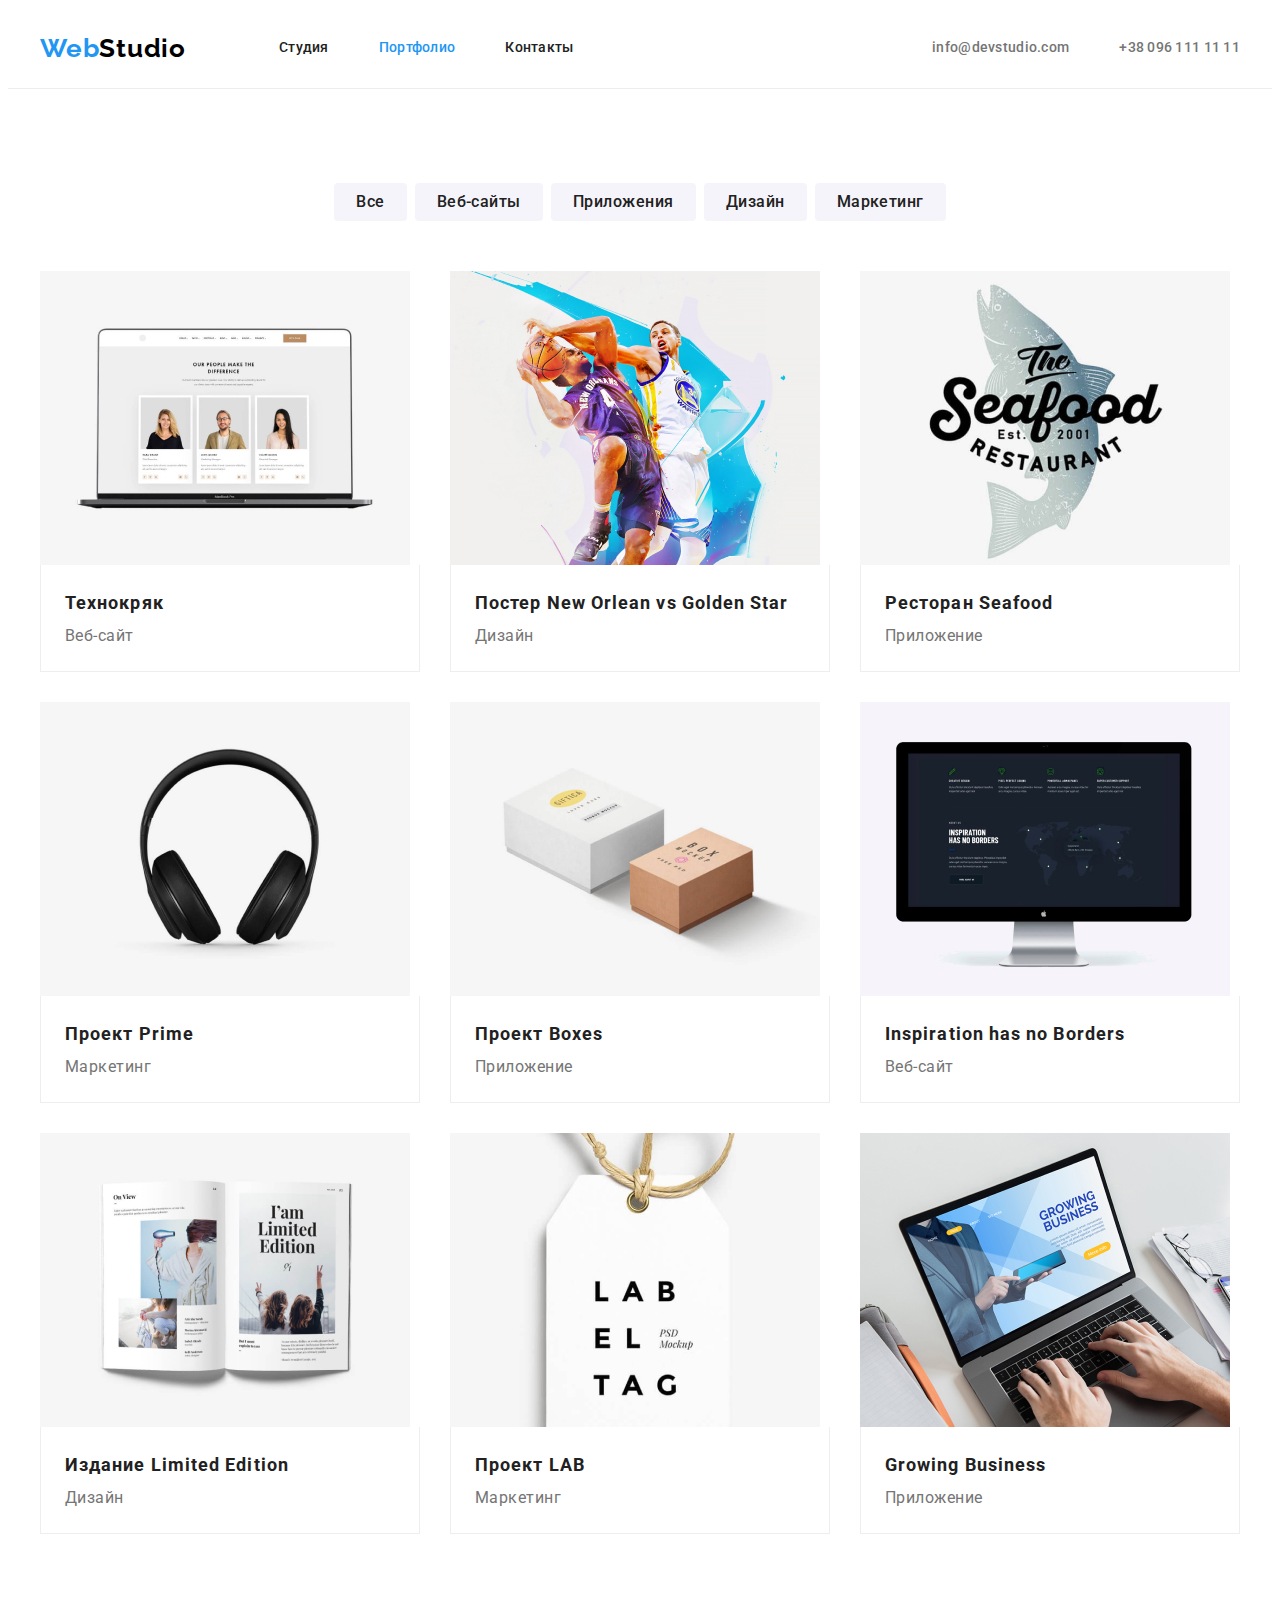
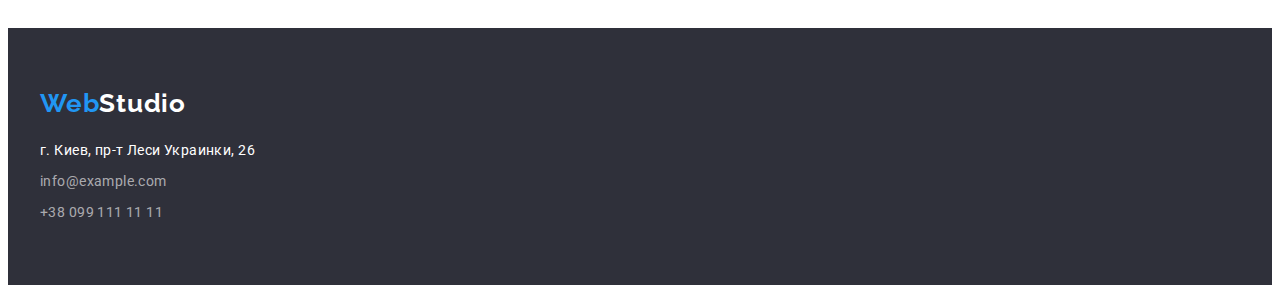
==== portfolio.html @ 776e7631 "Initial commit" ====
<!DOCTYPE html>
<html lang="ru">
  <head>
    <meta charset="UTF-8" />
    <meta http-equiv="X-UA-Compatible" content="IE=edge" />
    <meta name="viewport" content="width=device-width, initial-scale=1.0" />
    <link rel="preconnect" href="https://fonts.googleapis.com" />
    <link rel="preconnect" href="https://fonts.gstatic.com" crossorigin />
    <link
      href="https://fonts.googleapis.com/css2?family=Raleway:wght@700&family=Roboto:wght@400;500;700;900&display=swap"
      rel="stylesheet"
    />
    <link
      rel="stylesheet"
      href="https://cdnjs.cloudflare.com/ajax/libs/modern-normalize/1.1.0/modern-normalize.min.css"
      integrity="sha512-wpPYUAdjBVSE4KJnH1VR1HeZfpl1ub8YT/NKx4PuQ5NmX2tKuGu6U/JRp5y+Y8XG2tV+wKQpNHVUX03MfMFn9Q=="
      crossorigin="anonymous"
      referrerpolicy="no-referrer"
    />
    <link rel="stylesheet" href="./css/styles.css" />

    <title>Портфолио</title>
  </head>
  <body>
    <!--header-->
    <header class="header">
      <div class="conteiner header-conteiner">
        <nav class="nav">
          <a class="logo link" href="./index.html"><span class="logo-item">Web</span>Studio</a>
          <ul class="list menu-nav">
            <li class="item">
              <a class="nav-link link" href="./index.html">Студия</a>
            </li>
            <li class="item">
              <a class="nav-link link current" href="./portfolio.html">Портфолио</a>
            </li>
            <li class="item"><a class="nav-link link" href="./index.html">Контакты</a></li>
          </ul>
        </nav>
        <ul class="list list-contacts">
          <li class="item">
            <a class="link contact" href="mail:info@devstudio.com">info@devstudio.com</a>
          </li>
          <li class="item">
            <a class="link contact" href="tel:+380961111111">+38 096 111 11 11</a>
          </li>
        </ul>
      </div>
    </header>

    <!-- Приклади робот -->
    <main>
      <section class="filter section">
        <div class="conteiner">
          <h1 class="visualli-hedden">наши работы</h1>
          <ul class="filter-list list">
            <li class="filter-item"><button class="button" type="button">Все</button></li>
            <li class="filter-item"><button class="button" type="button">Веб-сайты</button></li>
            <li class="filter-item"><button class="button" type="button">Приложения</button></li>
            <li class="filter-item"><button class="button" type="button">Дизайн</button></li>
            <li class="filter-item"><button class="button" type="button">Маркетинг</button></li>
          </ul>

          <ul class="project-list list">
            <li class="project-item">
              <a class="project-link" href="./portfolio.html"
                ><img
                  src="./images/portfolio-1.jpg"
                  alt="Веб-сайт Технокряк"
                  width="370"
                  height="294"
                />
                <div class="txt-conteiner">
                  <h2 class="title">Технокряк</h2>
                  <p class="text">Веб-сайт</p>
                </div>
              </a>
            </li>
            <li class="project-item">
              <a class="project-link" href="./portfolio.html"
                ><img
                  src="./images/portfolio-2.jpg"
                  alt="Дизайн Постер New Orlean vs Golden Star"
                  width="370"
                  height="294"
                />
                <div class="txt-conteiner">
                  <h2 class="title">Постер New Orlean vs Golden Star</h2>
                  <p class="text">Дизайн</p>
                </div>
              </a>
            </li>
            <li class="project-item">
              <a class="project-link" href="./portfolio.html"
                ><img
                  src="./images/portfolio-3.jpg"
                  alt="Приложение Ресторан Seafood"
                  width="370"
                  height="294"
                />
                <div class="txt-conteiner">
                  <h2 class="title">Ресторан Seafood</h2>
                  <p class="text">Приложение</p>
                </div>
              </a>
            </li>

            <li class="project-item">
              <a class="project-link" href="./portfolio.html"
                ><img
                  src="./images/portfolio-4.jpg"
                  alt="Маркетинг Проект Prime"
                  width="370"
                  height="294"
                />
                <div class="txt-conteiner">
                  <h2 class="title">Проект Prime</h2>
                  <p class="text">Маркетинг</p>
                </div>
              </a>
            </li>
            <li class="project-item">
              <a class="project-link" href="./portfolio.html"
                ><img
                  src="./images/portfolio-5.jpg"
                  alt="Приложение Проект Boxes"
                  width="370"
                  height="294"
                />
                <div class="txt-conteiner">
                  <h2 class="title">Проект Boxes</h2>
                  <p class="text">Приложение</p>
                </div>
              </a>
            </li>
            <li class="project-item">
              <a class="project-link" href="./portfolio.html"
                ><img
                  src="./images/portfolio-6.jpg"
                  alt="Веб-сайт Inspiration has no Border"
                  width="370"
                  height="294"
                />
                <div class="txt-conteiner">
                  <h2 class="title">Inspiration has no Borders</h2>
                  <p class="text">Веб-сайт</p>
                </div>
              </a>
            </li>
            <li class="project-item">
              <a class="project-link" href="./portfolio.html"
                ><img
                  src="./images/portfolio-7.jpg"
                  alt="Дизайн Издание Limited Edition"
                  width="370"
                  height="294"
                />
                <div class="txt-conteiner">
                  <h2 class="title">Издание Limited Edition</h2>
                  <p class="text">Дизайн</p>
                </div>
              </a>
            </li>
            <li class="project-item">
              <a class="project-link" href="./portfolio.html"
                ><img
                  src="./images/portfolio-8.jpg"
                  alt="Маркетинг Проект LAB"
                  width="370"
                  height="294"
                />
                <div class="txt-conteiner">
                  <h2 class="title">Проект LAB</h2>
                  <p class="text">Маркетинг</p>
                </div>
              </a>
            </li>
            <li class="project-item">
              <a class="project-link" href="./portfolio.html"
                ><img
                  src="./images/portfolio-9.jpg"
                  alt="Приложение Growing Business"
                  width="370"
                  height="294"
                />
                <div class="txt-conteiner">
                  <h2 class="title">Growing Business</h2>
                  <p class="text">Приложение</p>
                </div>
              </a>
            </li>
          </ul>
        </div>
      </section>
    </main>

    <!--footer-->
    <footer class="footer">
      <div class="conteiner">
        <a class="logo-footer link" href="./index.html"><span class="logo-item">Web</span>Studio</a>

        <address>
          <ul class="list contact">
            <li class="contact-item">
              <a
                class="address-studio link"
                href="https://goo.gl/maps/S373YZFrBdUXJ2mw8"
                rel="noopener nofollow noreferrer"
                target="_blank"
              >
                г. Киев, пр-т Леси Украинки, 26
              </a>
            </li>
            <li class="contact-item">
              <a class="address-contact link" href="mail:info@example.com">info@example.com</a>
            </li>
            <li class="contact-item">
              <a class="address-contact link" href="tel:+380991111111">+38 099 111 11 11</a>
            </li>
          </ul>
        </address>
      </div>
    </footer>
  </body>
</html>
---- css/styles.css ----
:root {
  /* fonts */
  --mein-txt: 'Roboto';
  --secondors-txt: 'Raleway';

  /* text color */
  --mein-text-color: #757575;
  --text-color: #212121;
  --footer-secondori-color: rgba(255, 255, 255, 0.6);
  --logo-txt-color: #000000;
  --white-txt-color: #ffffff;

  /* bg color */
  --hero-bg-color: #2f303a;
  --bg-team: #f5f4fa;
  --white-bg-color: #ffffff;

  /* others */
  --accent-color: #2196f3;
  --button-accent: #188ce8;
  --border-hero-cl: #ececec;
  --border-project-cl: #eeeeee;
}

body {
  color: var(--mein-text-color);
  background-color: var(--white-bg-color);
  font-family: var(--mein-txt), sans-serif;
  font-size: 14px;
}

p,
h1,
h2,
h3,
h4 {
  margin: 0;
}

img {
  display: block;
  max-width: 100%;
  height: auto;
}

address {
  font-style: normal;
}

.section {
  padding-top: 94px;
  padding-bottom: 94px;
}

.conteiner {
  width: 1200px;
  padding-left: 15px;
  padding-right: 15px;
  margin-right: auto;
  margin-left: auto;

  /* outline: 1px solid tomato; */
}

.link {
  text-decoration: none;
}

.list {
  margin: 0;
  padding: 0;
  list-style: none;
}

.visualli-hedden {
  position: absolute;
  width: 1px;
  height: 1px;
  margin: -1px;
  border: 0;
  padding: 0;

  white-space: nowrap;
  clip-path: inset(100%);
  clip: rect(0 0 0 0);
  overflow: hidden;
  pointer-events: none;
  position: absolute;
}
/* index.html */

/* header */

.header {
  border-bottom: 1px solid var(--border-hero-cl);
}

.nav .logo,
.logo-footer {
  color: var(--logo-txt-color);
  font-family: 'Raleway', sans-serif;
  font-weight: 700;
  font-size: 26px;
  line-height: 1.19;
  letter-spacing: 0.03em;
}

.logo.link {
  margin-right: 93px;
}

.logo-item {
  color: var(--accent-color);
}

/* header nav */

.menu-nav,
.list-contacts,
.header-conteiner,
.nav,
.logo.link {
  display: flex;
  align-self: center;
}

.menu-nav > .item:not(:last-child),
.list-contacts > .item:not(:last-child) {
  margin-right: 50px;
}

.nav-link {
  display: inline-block;
  padding-top: 32px;
  padding-bottom: 32px;

  color: var(--text-color);
  font-weight: 500;
  line-height: 1.14;
  letter-spacing: 0.02em;
}

/* header contact */

.list-contacts {
  margin-left: auto;
}

.link.contact {
  display: inline-block;
  padding-top: 32px;
  padding-bottom: 32px;

  color: var(--mein-text-color);
  font-weight: 500;
  line-height: 1.14;
  letter-spacing: 0.02em;
}

.list .link.current,
.list .link:hover,
.list .link:focus {
  color: var(--accent-color);
}

/* hero */

.hero {
  padding: 200px 0;
  background: var(--hero-bg-color);
}
.hero-title {
  display: block;
  width: 696px;
  margin-right: auto;
  margin-left: auto;
  margin-bottom: 30px;

  color: var(--white-txt-color);
  font-weight: 900;
  font-size: 44px;
  line-height: 1.36;
  text-align: center;
  letter-spacing: 0.06em;
  text-transform: uppercase;
}

.hero-button {
  display: block;
  min-width: 200px;
  min-height: 50px;
  margin-right: auto;
  margin-left: auto;
  border: 0;
  padding: 10px 32px;

  color: var(--white-txt-color);
  background-color: var(--accent-color);
  font-family: inherit;
  cursor: pointer;
  font-weight: 700;
  font-size: 16px;
  line-height: 1.88;
  letter-spacing: 0.06em;
  border-radius: 4px;
}

.hero-button:hover,
.hero-button:focus {
  background-color: var(--button-accent);
}

/* main */

.services .title {
  color: var(--text-color);
}

/* services */

.services-flex .services-list {
  display: flex;
  flex-wrap: wrap;
}

.services-item {
  width: 270px;
  margin-right: 30px;
  flex-basis: calc((100% - 90px) / 4);
}

.services-item:nth-child(4n) {
  margin-right: 0;
}

.services .title {
  margin-bottom: 10px;
  font-size: 14px;
  font-weight: 700;
  line-height: 1.14;
  letter-spacing: 0.03em;
  text-transform: uppercase;
}

.services .text {
  line-height: 1.71;
  letter-spacing: 0.03em;
}

/* work */

.work {
  padding-top: 0;
}

.work-title {
  margin-bottom: 50px;

  color: var(--text-color);
  font-weight: 700;
  font-size: 36px;
  line-height: 1.16;
  text-align: center;
}

.work-list {
  display: flex;
  flex-wrap: wrap;
}

.work-item {
  margin-right: 30px;
}

.work-item:nth-child(3n) {
  margin-right: 0;
}

/* team */

.team {
  background-color: var(--bg-team);
}

.team-title {
  margin-bottom: 50px;

  color: var(--text-color);
  font-weight: 700;
  font-size: 36px;
  line-height: 1.16;
  letter-spacing: 0.03em;
  text-align: center;
}

.team-list {
  display: flex;
  flex-wrap: wrap;
}

.time-item {
  flex-basis: calc((100% - 30 * 3) / 4);
  margin-right: 30px;

  background-color: #fff;
  box-shadow: 0px 1px 3px rgba(0, 0, 0, 0.12), 0px 1px 1px rgba(0, 0, 0, 0.14),
    0px 2px 1px rgba(0, 0, 0, 0.2);
  border-radius: 0px 0px 4px 4px;
}

.time-item:nth-child(4n) {
  margin-right: 0;
}

.team-conteiner {
  padding-top: 30px;
  padding-bottom: 30px;
}

.team-list .title {
  margin-bottom: 10px;

  text-align: center;
  color: var(--text-color);
  font-weight: 500;
  font-size: 16px;
  letter-spacing: 0.03em;
  line-height: 1.18;
}

.team .text {
  text-align: center;
  font-size: 16px;
  line-height: 1.18;
  letter-spacing: 0.03em;
}
/* footer */

.footer {
  padding-top: 60px;
  padding-bottom: 60px;

  background-color: var(--hero-bg-color);
}

.logo-footer {
  display: inline-block;
  margin-bottom: 20px;
  color: var(--white-txt-color);
}

.contact-item {
  margin-bottom: 7px;
}

.contact-item:last-child {
  margin-bottom: 0;
}

.contact .address-studio {
  color: var(--white-txt-color);
  line-height: 1.71;
  letter-spacing: 0.03em;
}

.contact .address-contact {
  color: var(--footer-secondori-color);
  line-height: 1.71;
  letter-spacing: 0.03em;
}

/* portfolio.html */

.filter-list {
  display: flex;
  justify-content: center;
  margin-bottom: 50px;
}

.filter-item:not(:last-child) {
  margin-right: 8px;
}

.filter .button {
  padding: 6px 22px;
  border: 0;

  color: var(--text-color);
  background: var(--bg-team);

  font-family: inherit;
  cursor: pointer;
  font-weight: 500;
  font-size: 16px;
  line-height: 1.62;
  letter-spacing: 0.03em;
  text-align: center;
  border-radius: 4px;
}
.filter .button:focus,
.filter .button:hover {
  background-color: var(--accent-color);
  color: var(--white-txt-color);

  box-shadow: 0px 3px 1px rgba(0, 0, 0, 0.1), 0px 1px 2px rgba(0, 0, 0, 0.08),
    0px 2px 2px rgba(0, 0, 0, 0.12);
}

.project-list {
  display: flex;
  flex-wrap: wrap;
}

.project-item {
  margin-right: 30px;
  margin-bottom: 30px;
  flex-basis: calc((100% - 30px * 2) / 3);
}

.project-item:nth-child(3n) {
  margin-right: 0;
}

.project-item:nth-last-child(-n + 3) {
  margin-bottom: 0;
}

.project-link {
  text-decoration: none;
}

.txt-conteiner {
  padding: 20px 24px;
  border-right: 1px solid var(--border-project-cl);
  border-bottom: 1px solid var(--border-project-cl);
  border-left: 1px solid var(--border-project-cl);
}

.project-list .title {
  color: var(--text-color);
  font-weight: 700;
  font-size: 18px;
  line-height: 2;
  letter-spacing: 0.06em;
}

.project-list .text {
  color: var(--mein-text-color);
  font-size: 16px;
  line-height: 1.88;
  letter-spacing: 0.03em;
}
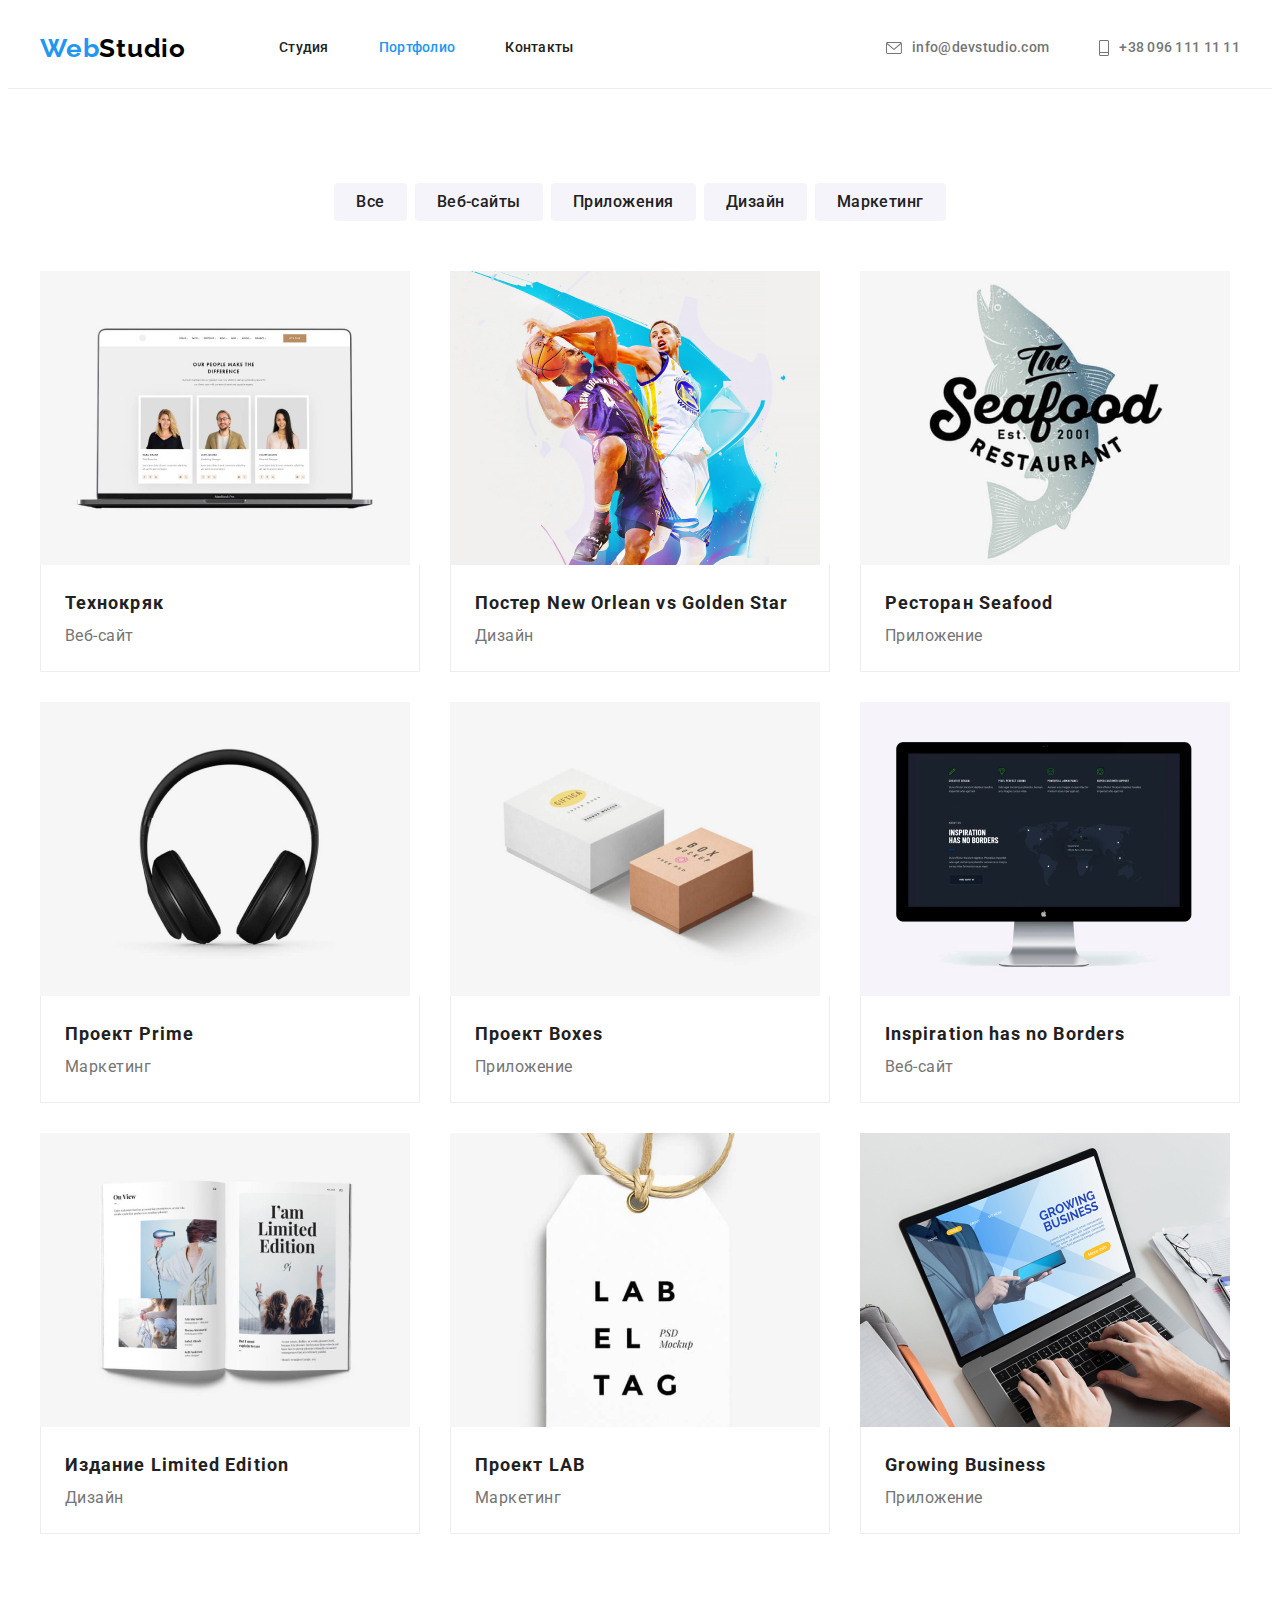
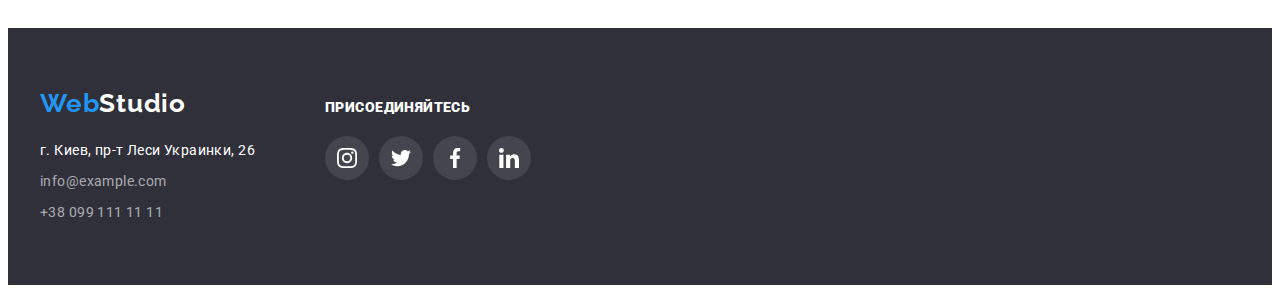
==== commit 0772cf7a: "add portfolio svg" ====
--- a/portfolio.html
+++ b/portfolio.html
@@ -21,6 +21,7 @@
 
     <title>Портфолио</title>
   </head>
+
   <body>
     <!--header-->
     <header class="header">
@@ -28,21 +29,29 @@
         <nav class="nav">
           <a class="logo link" href="./index.html"><span class="logo-item">Web</span>Studio</a>
           <ul class="list menu-nav">
-            <li class="item">
-              <a class="nav-link link" href="./index.html">Студия</a>
-            </li>
+            <li class="item"><a class="nav-link link" href="./index.html">Студия</a></li>
             <li class="item">
               <a class="nav-link link current" href="./portfolio.html">Портфолио</a>
             </li>
-            <li class="item"><a class="nav-link link" href="./index.html">Контакты</a></li>
+            <li class="item"><a class="nav-link link" href="./portfolio.html">Контакты</a></li>
           </ul>
         </nav>
         <ul class="list list-contacts">
-          <li class="item">
-            <a class="link contact" href="mail:info@devstudio.com">info@devstudio.com</a>
+          <li class="item header-contact-item">
+            <a class="link link-contact" href="mail:info@devstudio.com">
+              <svg class="icon-envelope" width="16px" height="12px">
+                <use href="./images/symbol-defs.svg#icon-envelope"></use>
+              </svg>
+              info@devstudio.com
+            </a>
           </li>
-          <li class="item">
-            <a class="link contact" href="tel:+380961111111">+38 096 111 11 11</a>
+          <li class="item header-contact-item">
+            <a class="link link-contact" href="tel:+380961111111">
+              <svg class="icon-vector" width="10px" height="16px">
+                <use href="./images/symbol-defs.svg#icon-vector"></use>
+              </svg>
+              +38 096 111 11 11
+            </a>
           </li>
         </ul>
       </div>
@@ -63,8 +72,8 @@
 
           <ul class="project-list list">
             <li class="project-item">
-              <a class="project-link" href="./portfolio.html"
-                ><img
+              <a class="project-link" href="./portfolio.html">
+                <img
                   src="./images/portfolio-1.jpg"
                   alt="Веб-сайт Технокряк"
                   width="370"
@@ -77,8 +86,8 @@
               </a>
             </li>
             <li class="project-item">
-              <a class="project-link" href="./portfolio.html"
-                ><img
+              <a class="project-link" href="./portfolio.html">
+                <img
                   src="./images/portfolio-2.jpg"
                   alt="Дизайн Постер New Orlean vs Golden Star"
                   width="370"
@@ -91,8 +100,8 @@
               </a>
             </li>
             <li class="project-item">
-              <a class="project-link" href="./portfolio.html"
-                ><img
+              <a class="project-link" href="./portfolio.html">
+                <img
                   src="./images/portfolio-3.jpg"
                   alt="Приложение Ресторан Seafood"
                   width="370"
@@ -106,8 +115,8 @@
             </li>
 
             <li class="project-item">
-              <a class="project-link" href="./portfolio.html"
-                ><img
+              <a class="project-link" href="./portfolio.html">
+                <img
                   src="./images/portfolio-4.jpg"
                   alt="Маркетинг Проект Prime"
                   width="370"
@@ -120,8 +129,8 @@
               </a>
             </li>
             <li class="project-item">
-              <a class="project-link" href="./portfolio.html"
-                ><img
+              <a class="project-link" href="./portfolio.html">
+                <img
                   src="./images/portfolio-5.jpg"
                   alt="Приложение Проект Boxes"
                   width="370"
@@ -134,8 +143,8 @@
               </a>
             </li>
             <li class="project-item">
-              <a class="project-link" href="./portfolio.html"
-                ><img
+              <a class="project-link" href="./portfolio.html">
+                <img
                   src="./images/portfolio-6.jpg"
                   alt="Веб-сайт Inspiration has no Border"
                   width="370"
@@ -196,29 +205,67 @@
 
     <!--footer-->
     <footer class="footer">
-      <div class="conteiner">
-        <a class="logo-footer link" href="./index.html"><span class="logo-item">Web</span>Studio</a>
-
-        <address>
-          <ul class="list contact">
-            <li class="contact-item">
-              <a
-                class="address-studio link"
-                href="https://goo.gl/maps/S373YZFrBdUXJ2mw8"
-                rel="noopener nofollow noreferrer"
-                target="_blank"
-              >
-                г. Киев, пр-т Леси Украинки, 26
-              </a>
-            </li>
-            <li class="contact-item">
-              <a class="address-contact link" href="mail:info@example.com">info@example.com</a>
-            </li>
-            <li class="contact-item">
-              <a class="address-contact link" href="tel:+380991111111">+38 099 111 11 11</a>
-            </li>
-          </ul>
-        </address>
+      <div class="conteiner conteiner-flex">
+        <div>
+          <a class="logo-footer link" href="./index.html">
+            <span class="logo-item">Web</span>Studio
+          </a>
+
+          <address>
+            <ul class="list contact">
+              <li class="contact-item">
+                <a
+                  class="address-studio link"
+                  href="https://goo.gl/maps/S373YZFrBdUXJ2mw8"
+                  rel="noopener nofollow noreferrer"
+                  target="_blank"
+                >
+                  г. Киев, пр-т Леси Украинки, 26
+                </a>
+              </li>
+              <li class="contact-item">
+                <a class="address-contact link" href="mail:info@example.com">info@example.com</a>
+              </li>
+              <li class="contact-item">
+                <a class="address-contact link" href="tel:+380991111111">+38 099 111 11 11</a>
+              </li>
+            </ul>
+          </address>
+        </div>
+
+        <div class="footer-social-conteiner">
+          <h1 class="title-social"><strong>присоединяйтесь</strong></h1>
+          <ul class="list footer-socials-list">
+            <li>
+              <a class="footer-social-link" href="./portfolio.html">
+                <svg class="footer-social-icon" width="20px" height="20px">
+                  <use href="./images/symbol-defs.svg#icon-instagram"></use>
+                </svg>
+              </a>
+            </li>
+            <li class="team-icon-item">
+              <a class="footer-social-link" href="./portfolio.html">
+                <svg class="footer-social-icon" width="20px" height="20px">
+                  <use href="./images/symbol-defs.svg#icon-twitter"></use>
+                </svg>
+              </a>
+            </li>
+            <li class="team-icon-item">
+              <a class="footer-social-link" href="./portfolio.html">
+                <svg class="footer-social-icon" width="20px" height="20px">
+                  <use href="./images/symbol-defs.svg#icon-facebook"></use>
+                </svg>
+              </a>
+            </li>
+            <li class="team-icon-item">
+              <a class="footer-social-link" href="./portfolio.html">
+                <svg class="footer-social-icon" width="20px" height="20px">
+                  <use href="./images/symbol-defs.svg#icon-linkedin"></use>
+                </svg>
+              </a>
+            </li>
+          </ul>
+        </div>
       </div>
     </footer>
   </body>
--- a/css/styles.css
+++ b/css/styles.css
@@ -9,17 +9,20 @@
   --footer-secondori-color: rgba(255, 255, 255, 0.6);
   --logo-txt-color: #000000;
   --white-txt-color: #ffffff;
+  --icon-header-cl: #757575;
 
   /* bg color */
   --hero-bg-color: #2f303a;
   --bg-team: #f5f4fa;
   --white-bg-color: #ffffff;
+  --bg-icon-sevices: #f5f4fa;
 
   /* others */
   --accent-color: #2196f3;
   --button-accent: #188ce8;
   --border-hero-cl: #ececec;
   --border-project-cl: #eeeeee;
+  --icon-cl: #afb1b8;
 }
 
 body {
@@ -146,8 +149,9 @@
   margin-left: auto;
 }
 
-.link.contact {
-  display: inline-block;
+.link-contact {
+  display: inline-flex;
+  align-items: center;
   padding-top: 32px;
   padding-bottom: 32px;
 
@@ -157,18 +161,44 @@
   letter-spacing: 0.02em;
 }
 
+.header-contact-item {
+  display: flex;
+  align-items: center;
+}
+
+.icon-envelope,
+.icon-vector {
+  margin-right: 10px;
+  fill: currentColor;
+}
+
+.link-contact:hover,
+.icon-envelope:focus {
+  fill: var(--accent-color);
+}
+
 .list .link.current,
-.list .link:hover,
-.list .link:focus {
+.link-contact:hover,
+.link-contact:focus {
   color: var(--accent-color);
 }
 
 /* hero */
 
 .hero {
+  margin: auto;
   padding: 200px 0;
-  background: var(--hero-bg-color);
-}
+
+  background-color: var(--hero-bg-color);
+}
+
+.hero-bg {
+  max-width: 1600px;
+
+  background-image: url(../images/bg-hero.jpg),
+    linear-gradient(to right, rgba(47, 48, 58, 0.4), rgba(47, 48, 58, 0.4));
+}
+
 .hero-title {
   display: block;
   width: 696px;
@@ -194,8 +224,6 @@
   border: 0;
   padding: 10px 32px;
 
-  color: var(--white-txt-color);
-  background-color: var(--accent-color);
   font-family: inherit;
   cursor: pointer;
   font-weight: 700;
@@ -203,6 +231,10 @@
   line-height: 1.88;
   letter-spacing: 0.06em;
   border-radius: 4px;
+
+  box-shadow: 0px 4px 4px rgba(0, 0, 0, 0.15);
+  color: var(--white-txt-color);
+  background-color: var(--accent-color);
 }
 
 .hero-button:hover,
@@ -218,7 +250,30 @@
 
 /* services */
 
-.services-flex .services-list {
+.list-icon {
+  display: flex;
+  margin-bottom: 30px;
+}
+
+.icon-item {
+  display: flex;
+  justify-content: center;
+  align-items: center;
+  width: 270px;
+  height: 120px;
+  margin-right: 30px;
+
+  flex-basis: calc((100% - 90px) / 4);
+
+  border-radius: 4px;
+  background-color: var(--bg-icon-sevices);
+}
+
+.icon-item:last-child {
+  margin-right: 0;
+}
+
+.services-list {
   display: flex;
   flex-wrap: wrap;
 }
@@ -314,7 +369,7 @@
 
 .team-conteiner {
   padding-top: 30px;
-  padding-bottom: 30px;
+  margin-bottom: 16px;
 }
 
 .team-list .title {
@@ -334,6 +389,76 @@
   line-height: 1.18;
   letter-spacing: 0.03em;
 }
+
+.socials-link-list {
+  display: flex;
+  justify-content: center;
+  gap: 10px;
+  padding-bottom: 30px;
+}
+
+.social-link {
+  display: flex;
+  width: 44px;
+  height: 44px;
+  justify-content: center;
+  align-items: center;
+  border-radius: 50%;
+  color: var(--icon-cl);
+}
+
+.social-link:hover,
+.social-link:focus {
+  background-color: var(--accent-color);
+  color: var(--white-txt-color);
+}
+
+.social-icon {
+  fill: currentColor;
+}
+
+/* clients */
+
+.client-title {
+  margin-bottom: 50px;
+  font-weight: 700;
+  font-size: 36px;
+  line-height: 42px;
+  text-align: center;
+  letter-spacing: 0.03em;
+  color: var(--text-color);
+}
+
+.clients-list {
+  display: inline-flex;
+}
+
+.client-item:not(:last-child) {
+  margin-right: 30px;
+}
+
+.client-link {
+  display: flex;
+  align-content: center;
+  justify-content: center;
+  align-items: center;
+  width: 170px;
+  height: 92px;
+  color: var(--icon-cl);
+  border: 1px solid var(--icon-cl);
+  border-radius: 4px;
+}
+
+.client-link:hover,
+.client-link:focus {
+  color: var(--accent-color);
+  border: 1px solid var(--accent-color);
+}
+
+.client-icon {
+  fill: currentColor;
+}
+
 /* footer */
 
 .footer {
@@ -341,6 +466,10 @@
   padding-bottom: 60px;
 
   background-color: var(--hero-bg-color);
+}
+
+.conteiner-flex {
+  display: flex;
 }
 
 .logo-footer {
@@ -367,6 +496,45 @@
   color: var(--footer-secondori-color);
   line-height: 1.71;
   letter-spacing: 0.03em;
+}
+
+.footer-social-conteiner {
+  margin-left: 70px;
+  padding-top: 12px;
+}
+
+.title-social {
+  margin-bottom: 20px;
+
+  font-size: 14px;
+  line-height: 1.14;
+  letter-spacing: 0.03em;
+  text-transform: uppercase;
+  color: var(--white-txt-color);
+}
+
+.footer-socials-list {
+  display: flex;
+  justify-content: center;
+  gap: 10px;
+}
+
+.footer-social-link {
+  display: flex;
+  width: 44px;
+  height: 44px;
+  justify-content: center;
+  align-items: center;
+  border-radius: 50%;
+  background: rgba(255, 255, 255, 0.1);
+}
+
+.footer-social-icon {
+  fill: var(--white-txt-color);
+}
+.footer-social-link:hover,
+.footer-social-link:focus {
+  background-color: var(--accent-color);
 }
 
 /* portfolio.html */
@@ -425,6 +593,12 @@
   margin-bottom: 0;
 }
 
+.project-item:hover,
+.project-item:focus {
+  box-shadow: 0px 1px 1px rgba(0, 0, 0, 0.12), 0px 4px 4px rgba(0, 0, 0, 0.06),
+    1px 4px 6px rgba(0, 0, 0, 0.16);
+}
+
 .project-link {
   text-decoration: none;
 }
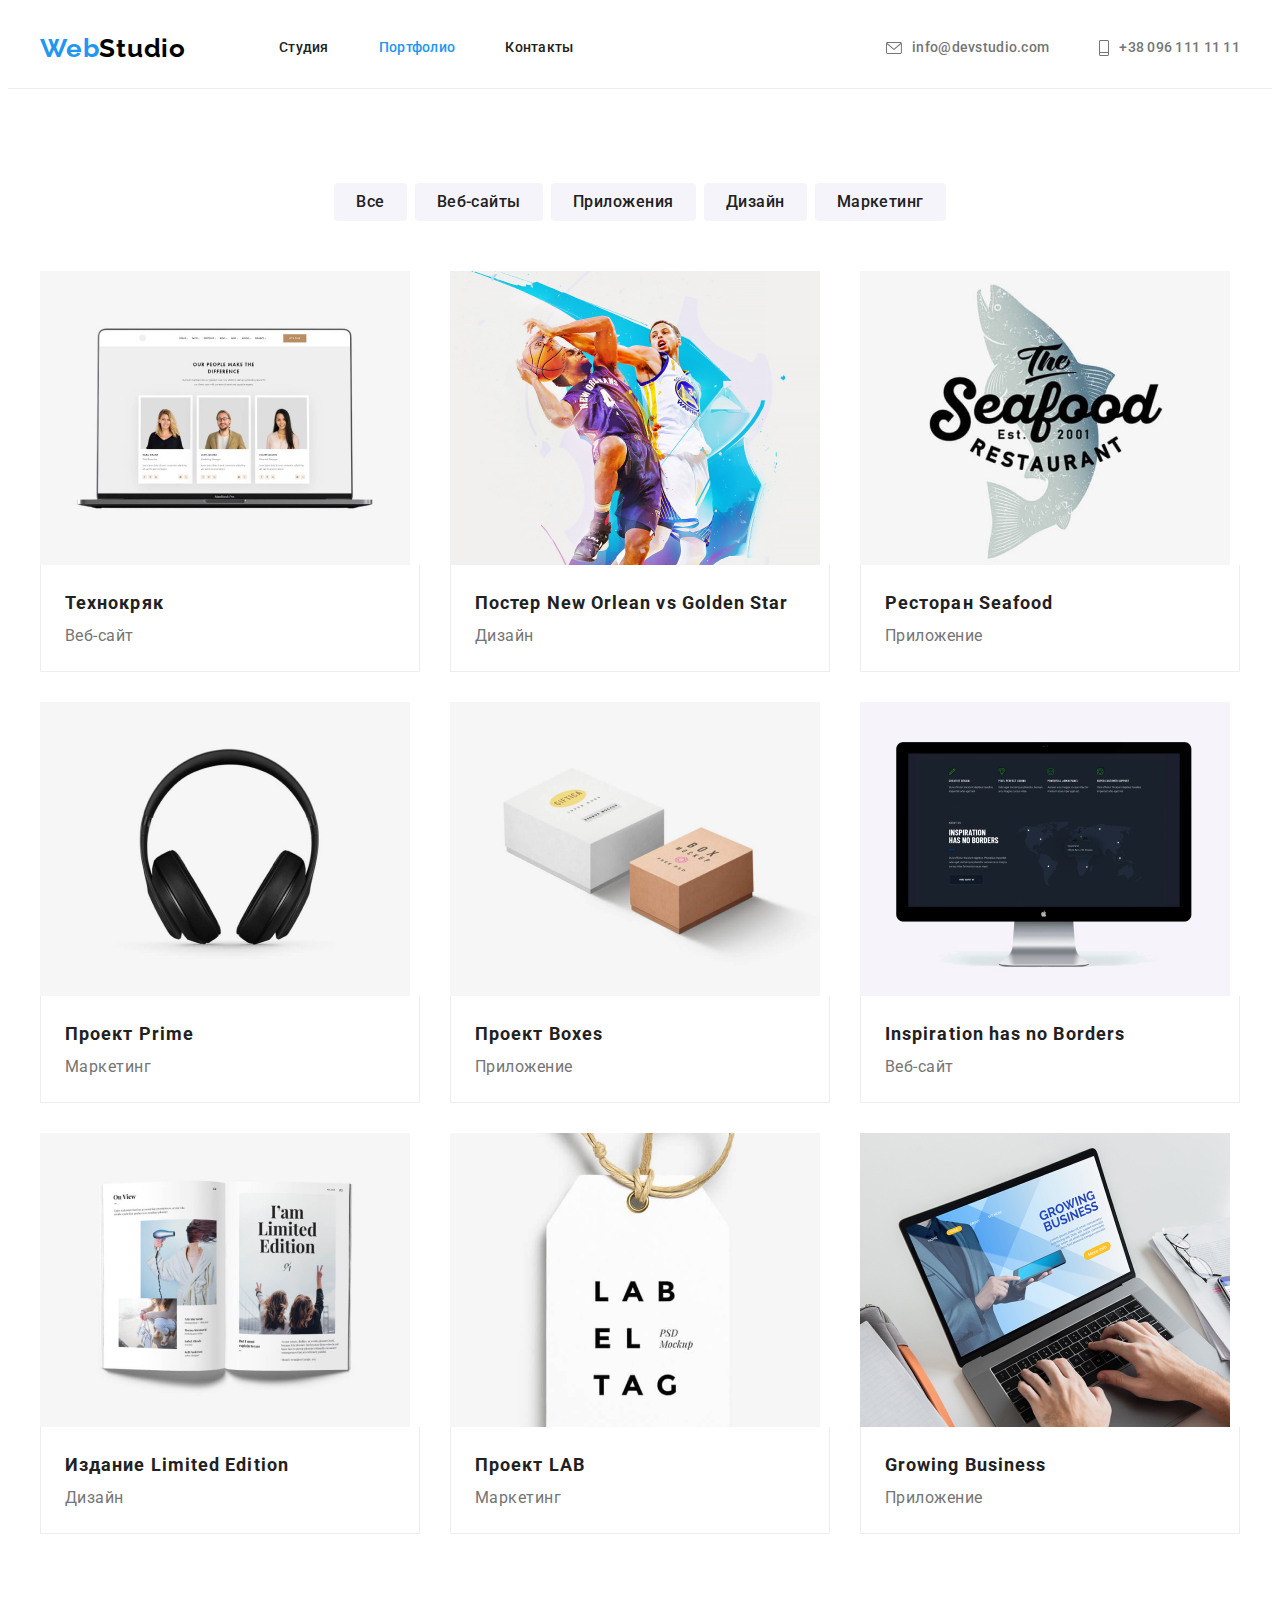
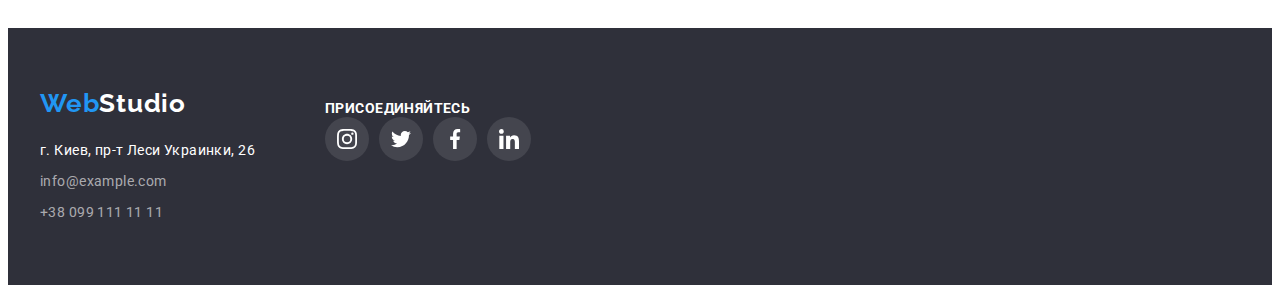
==== commit 97e53848: "fex clients" ====
--- a/portfolio.html
+++ b/portfolio.html
@@ -234,31 +234,31 @@
         </div>
 
         <div class="footer-social-conteiner">
-          <h1 class="title-social"><strong>присоединяйтесь</strong></h1>
+          <strong class="title-social">присоединяйтесь</strong>
           <ul class="list footer-socials-list">
             <li>
-              <a class="footer-social-link" href="./portfolio.html">
+              <a class="footer-social-link" href="./portfolio.html" aria-label="instagram">
                 <svg class="footer-social-icon" width="20px" height="20px">
                   <use href="./images/symbol-defs.svg#icon-instagram"></use>
                 </svg>
               </a>
             </li>
             <li class="team-icon-item">
-              <a class="footer-social-link" href="./portfolio.html">
+              <a class="footer-social-link" href="./portfolio.html" aria-label="twitter">
                 <svg class="footer-social-icon" width="20px" height="20px">
                   <use href="./images/symbol-defs.svg#icon-twitter"></use>
                 </svg>
               </a>
             </li>
             <li class="team-icon-item">
-              <a class="footer-social-link" href="./portfolio.html">
+              <a class="footer-social-link" href="./portfolio.html" aria-label="facebook">
                 <svg class="footer-social-icon" width="20px" height="20px">
                   <use href="./images/symbol-defs.svg#icon-facebook"></use>
                 </svg>
               </a>
             </li>
             <li class="team-icon-item">
-              <a class="footer-social-link" href="./portfolio.html">
+              <a class="footer-social-link" href="./portfolio.html" aria-label="linkedin">
                 <svg class="footer-social-icon" width="20px" height="20px">
                   <use href="./images/symbol-defs.svg#icon-linkedin"></use>
                 </svg>
--- a/css/styles.css
+++ b/css/styles.css
@@ -456,6 +456,8 @@
 }
 
 .client-icon {
+  width: 106px;
+  height: 92px;
   fill: currentColor;
 }
 
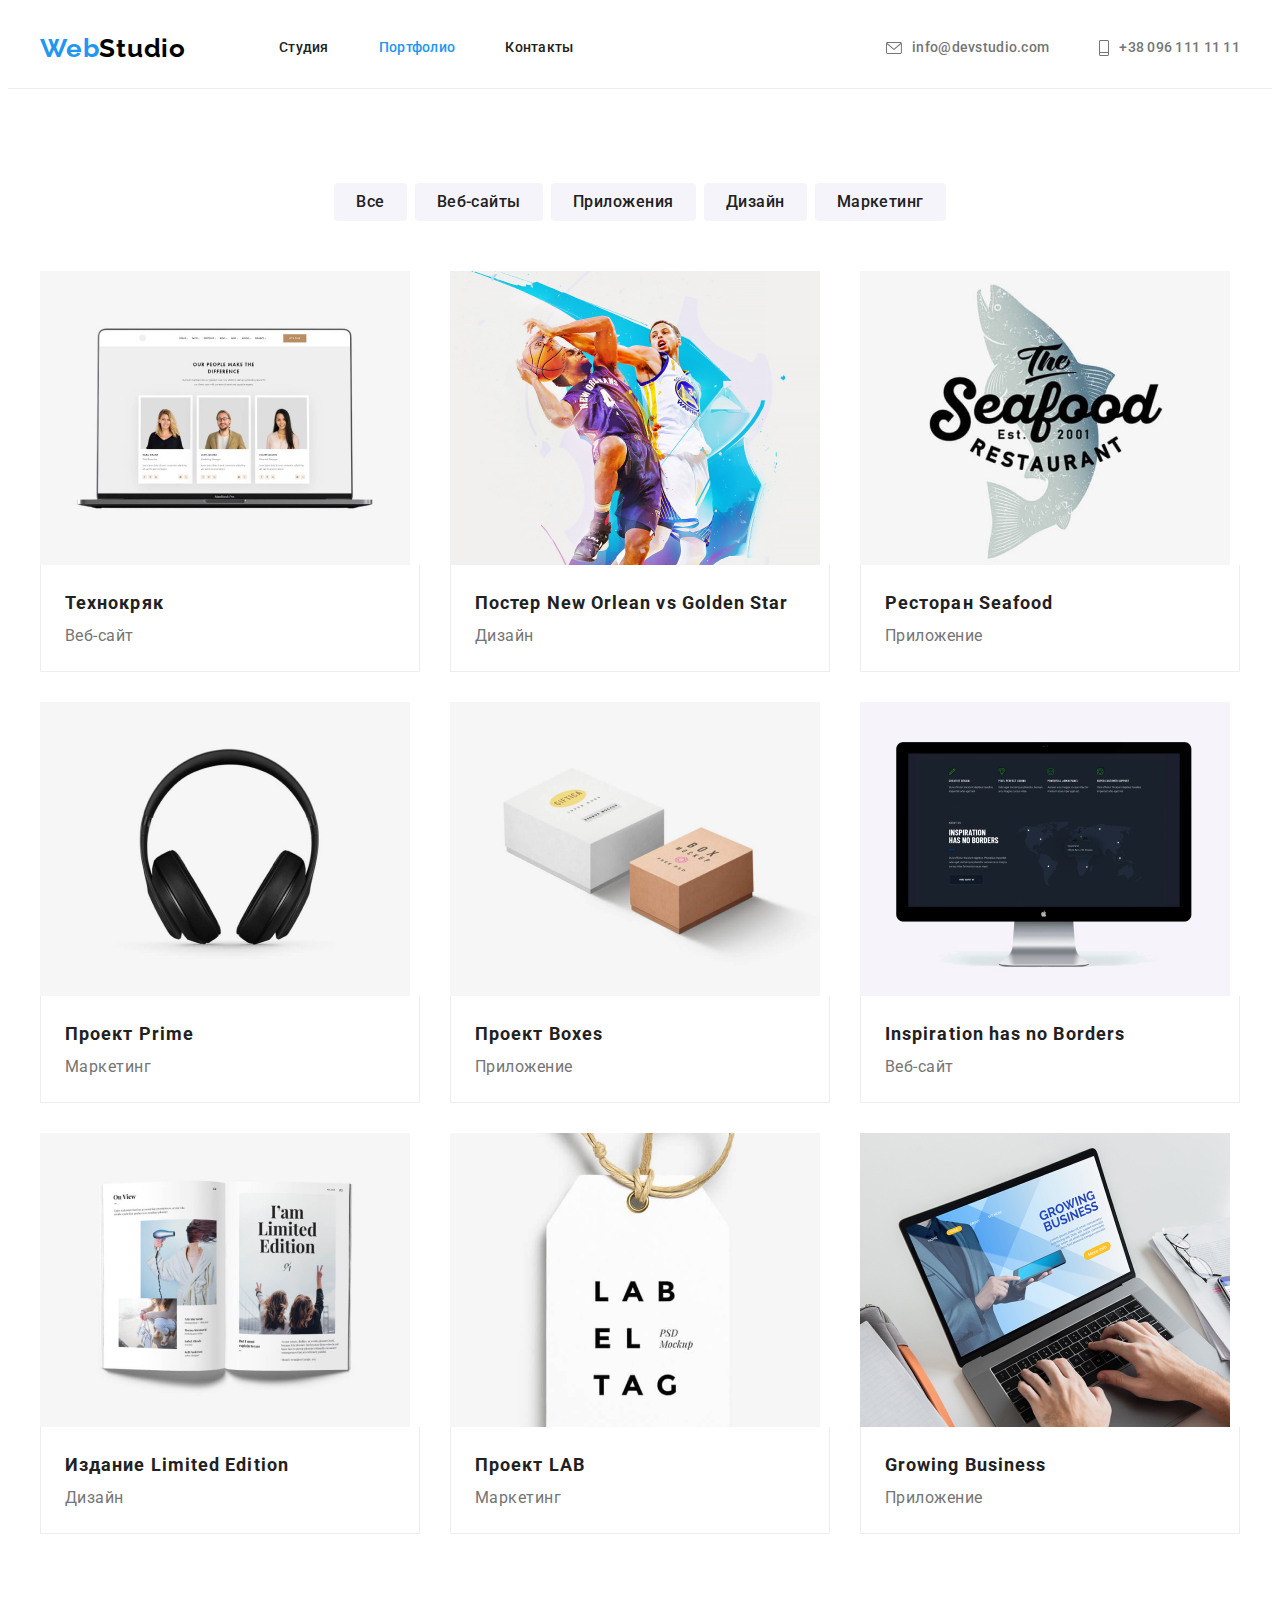
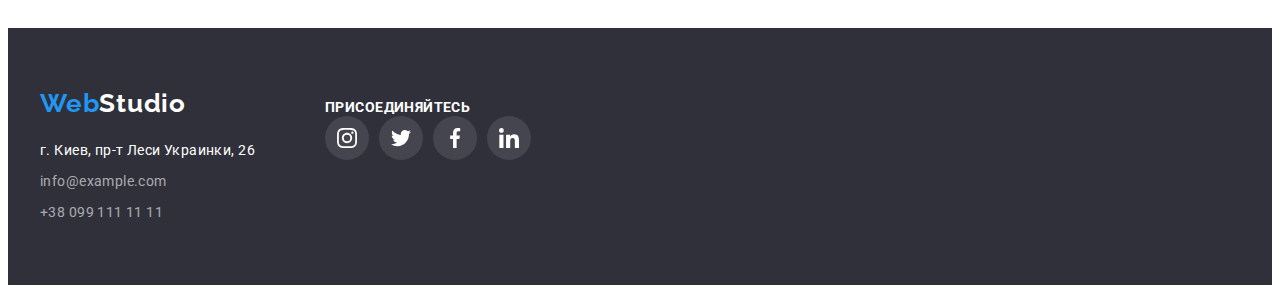
==== commit cd1a7eeb: "fix" ====
--- a/portfolio.html
+++ b/portfolio.html
@@ -40,7 +40,7 @@
           <li class="item header-contact-item">
             <a class="link link-contact" href="mail:info@devstudio.com">
               <svg class="icon-envelope" width="16px" height="12px">
-                <use href="./images/symbol-defs.svg#icon-envelope"></use>
+                <use href="./images/icons.svg#icon-envelope"></use>
               </svg>
               info@devstudio.com
             </a>
@@ -48,7 +48,7 @@
           <li class="item header-contact-item">
             <a class="link link-contact" href="tel:+380961111111">
               <svg class="icon-vector" width="10px" height="16px">
-                <use href="./images/symbol-defs.svg#icon-vector"></use>
+                <use href="./images/icons.svg#icon-vector"></use>
               </svg>
               +38 096 111 11 11
             </a>
@@ -236,31 +236,31 @@
         <div class="footer-social-conteiner">
           <strong class="title-social">присоединяйтесь</strong>
           <ul class="list footer-socials-list">
-            <li>
+            <li class="footer-icon-item">
               <a class="footer-social-link" href="./portfolio.html" aria-label="instagram">
                 <svg class="footer-social-icon" width="20px" height="20px">
-                  <use href="./images/symbol-defs.svg#icon-instagram"></use>
-                </svg>
-              </a>
-            </li>
-            <li class="team-icon-item">
+                  <use href="./images/icons.svg#icon-instagram"></use>
+                </svg>
+              </a>
+            </li>
+            <li class="footer-icon-item">
               <a class="footer-social-link" href="./portfolio.html" aria-label="twitter">
                 <svg class="footer-social-icon" width="20px" height="20px">
-                  <use href="./images/symbol-defs.svg#icon-twitter"></use>
-                </svg>
-              </a>
-            </li>
-            <li class="team-icon-item">
+                  <use href="./images/icons.svg#icon-twitter"></use>
+                </svg>
+              </a>
+            </li>
+            <li class="footer-icon-item">
               <a class="footer-social-link" href="./portfolio.html" aria-label="facebook">
                 <svg class="footer-social-icon" width="20px" height="20px">
-                  <use href="./images/symbol-defs.svg#icon-facebook"></use>
-                </svg>
-              </a>
-            </li>
-            <li class="team-icon-item">
+                  <use href="./images/icons.svg#icon-facebook"></use>
+                </svg>
+              </a>
+            </li>
+            <li class="footer-icon-item">
               <a class="footer-social-link" href="./portfolio.html" aria-label="linkedin">
                 <svg class="footer-social-icon" width="20px" height="20px">
-                  <use href="./images/symbol-defs.svg#icon-linkedin"></use>
+                  <use href="./images/icons.svg#icon-linkedin"></use>
                 </svg>
               </a>
             </li>
--- a/css/styles.css
+++ b/css/styles.css
@@ -143,6 +143,11 @@
   letter-spacing: 0.02em;
 }
 
+.nav-link:hover,
+.nav-link:focus {
+  color: var(--accent-color);
+}
+
 /* header contact */
 
 .list-contacts {
@@ -172,11 +177,6 @@
   fill: currentColor;
 }
 
-.link-contact:hover,
-.icon-envelope:focus {
-  fill: var(--accent-color);
-}
-
 .list .link.current,
 .link-contact:hover,
 .link-contact:focus {
@@ -186,7 +186,7 @@
 /* hero */
 
 .hero {
-  margin: auto;
+  margin: 0 auto;
   padding: 200px 0;
 
   background-color: var(--hero-bg-color);
@@ -194,9 +194,12 @@
 
 .hero-bg {
   max-width: 1600px;
-
-  background-image: url(../images/bg-hero.jpg),
-    linear-gradient(to right, rgba(47, 48, 58, 0.4), rgba(47, 48, 58, 0.4));
+  height: 600px;
+  background-image: linear-gradient(to right, rgba(47, 48, 58, 0.4), rgba(47, 48, 58, 0.4)),
+    url(../images/bg-hero.jpg);
+  background-repeat: no-repeat;
+  background-size: cover;
+  background-position: center;
 }
 
 .hero-title {
@@ -245,15 +248,11 @@
 /* main */
 
 .services .title {
+  h
   color: var(--text-color);
 }
 
 /* services */
-
-.list-icon {
-  display: flex;
-  margin-bottom: 30px;
-}
 
 .icon-item {
   display: flex;
@@ -262,7 +261,7 @@
   width: 270px;
   height: 120px;
   margin-right: 30px;
-
+  margin-bottom: 30px;
   flex-basis: calc((100% - 90px) / 4);
 
   border-radius: 4px;
@@ -368,8 +367,8 @@
 }
 
 .team-conteiner {
-  padding-top: 30px;
-  margin-bottom: 16px;
+  padding: 30px 0;
+ 
 }
 
 .team-list .title {
@@ -383,7 +382,9 @@
   line-height: 1.18;
 }
 
-.team .text {
+.team-conteiner .text {
+  margin-bottom: 16px;
+
   text-align: center;
   font-size: 16px;
   line-height: 1.18;
@@ -393,8 +394,10 @@
 .socials-link-list {
   display: flex;
   justify-content: center;
-  gap: 10px;
-  padding-bottom: 30px;
+}
+
+.team-icon-item:not(:last-child) {
+  margin-right: 10px;
 }
 
 .social-link {
@@ -452,12 +455,10 @@
 .client-link:hover,
 .client-link:focus {
   color: var(--accent-color);
-  border: 1px solid var(--accent-color);
+  border-color: 1px solid var(--accent-color);
 }
 
 .client-icon {
-  width: 106px;
-  height: 92px;
   fill: currentColor;
 }
 
@@ -472,6 +473,8 @@
 
 .conteiner-flex {
   display: flex;
+  align-items: baseline;
+
 }
 
 .logo-footer {
@@ -500,9 +503,15 @@
   letter-spacing: 0.03em;
 }
 
+.address-studio:hover,
+.address-studio:focus,
+.address-contact:hover,
+.address-contact:focus{
+  color: var(--accent-color);
+}
+
 .footer-social-conteiner {
   margin-left: 70px;
-  padding-top: 12px;
 }
 
 .title-social {
@@ -518,7 +527,10 @@
 .footer-socials-list {
   display: flex;
   justify-content: center;
-  gap: 10px;
+}
+
+.footer-icon-item:not(:last-child) {
+  margin-right: 10px;
 }
 
 .footer-social-link {
@@ -595,14 +607,18 @@
   margin-bottom: 0;
 }
 
-.project-item:hover,
-.project-item:focus {
-  box-shadow: 0px 1px 1px rgba(0, 0, 0, 0.12), 0px 4px 4px rgba(0, 0, 0, 0.06),
-    1px 4px 6px rgba(0, 0, 0, 0.16);
-}
+
 
 .project-link {
   text-decoration: none;
+}
+
+.project-item> .project-link:hover,
+.project-item> .project-link:focus{
+  display: block;
+  box-shadow: 0px 1px 1px rgba(0, 0, 0, 0.12),
+   0px 4px 4px rgba(0, 0, 0, 0.06), 
+   1px 4px 6px rgba(0, 0, 0, 0.16);
 }
 
 .txt-conteiner {
